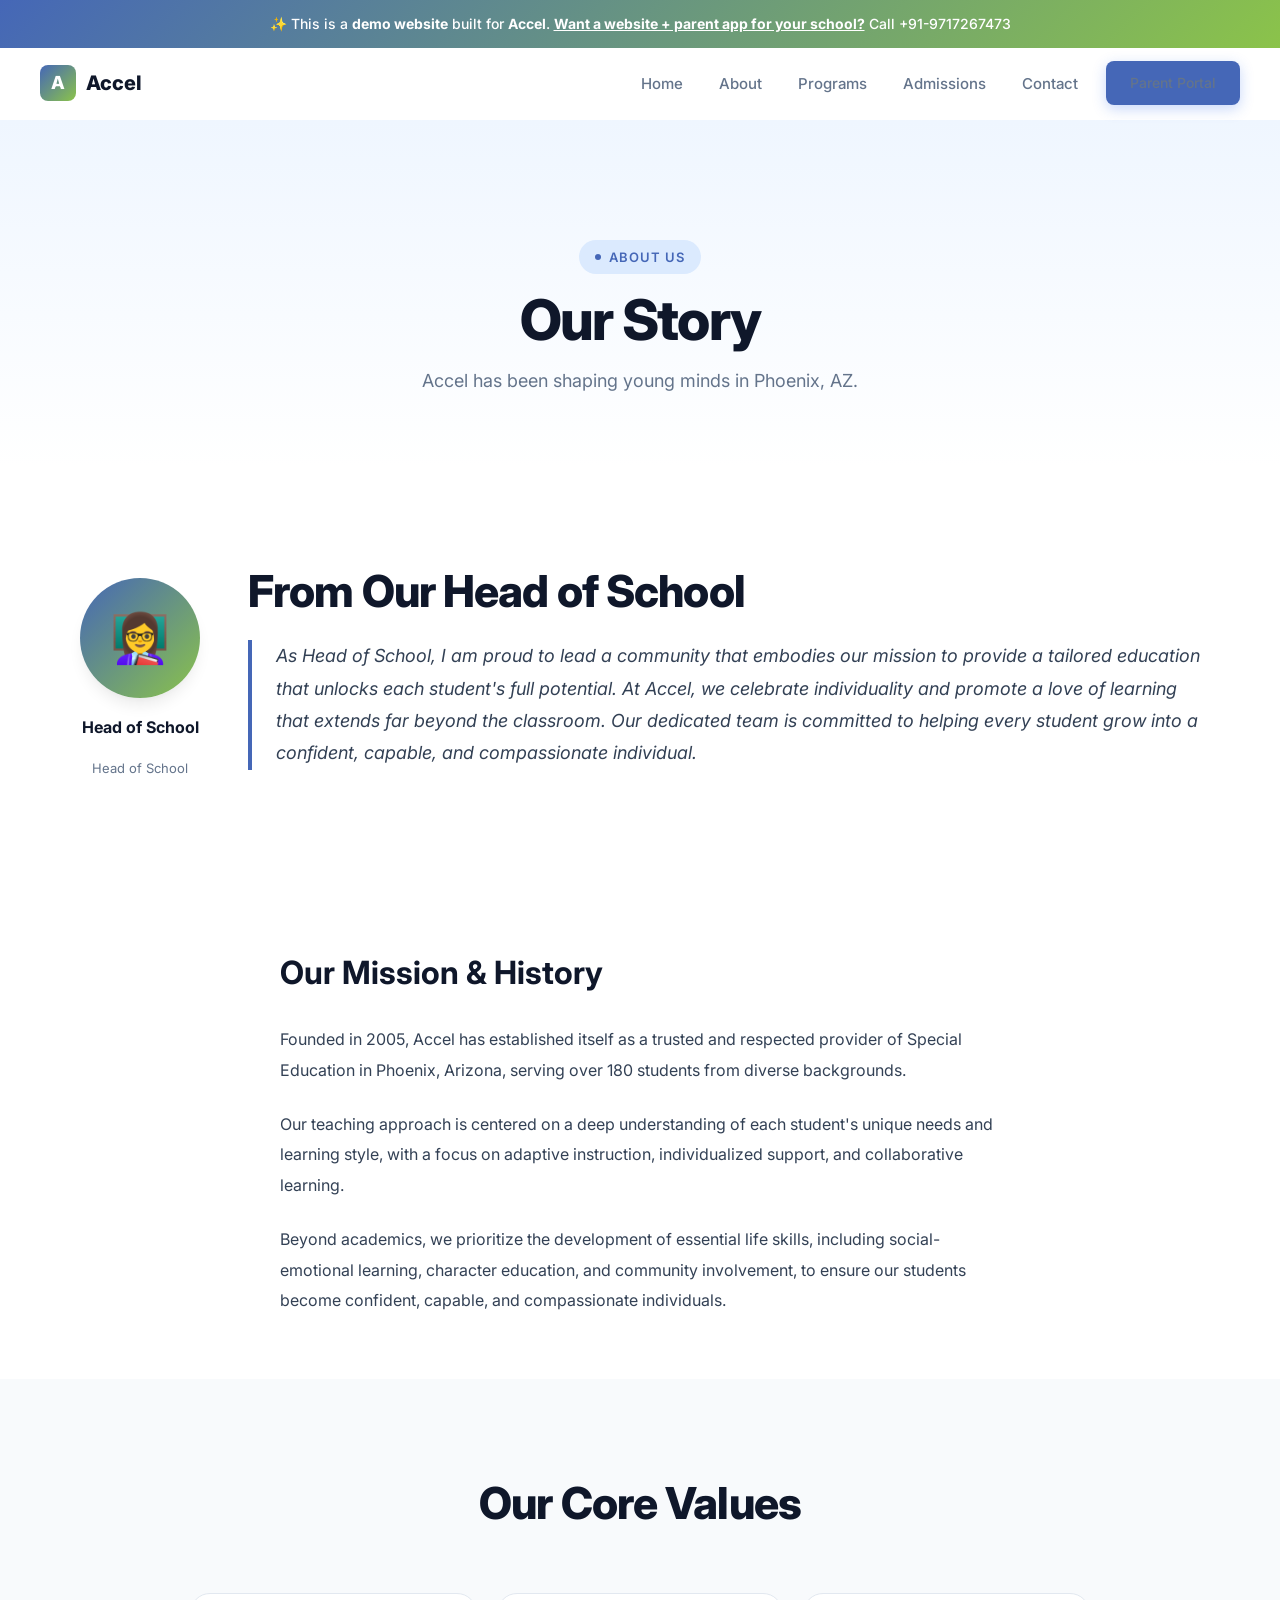
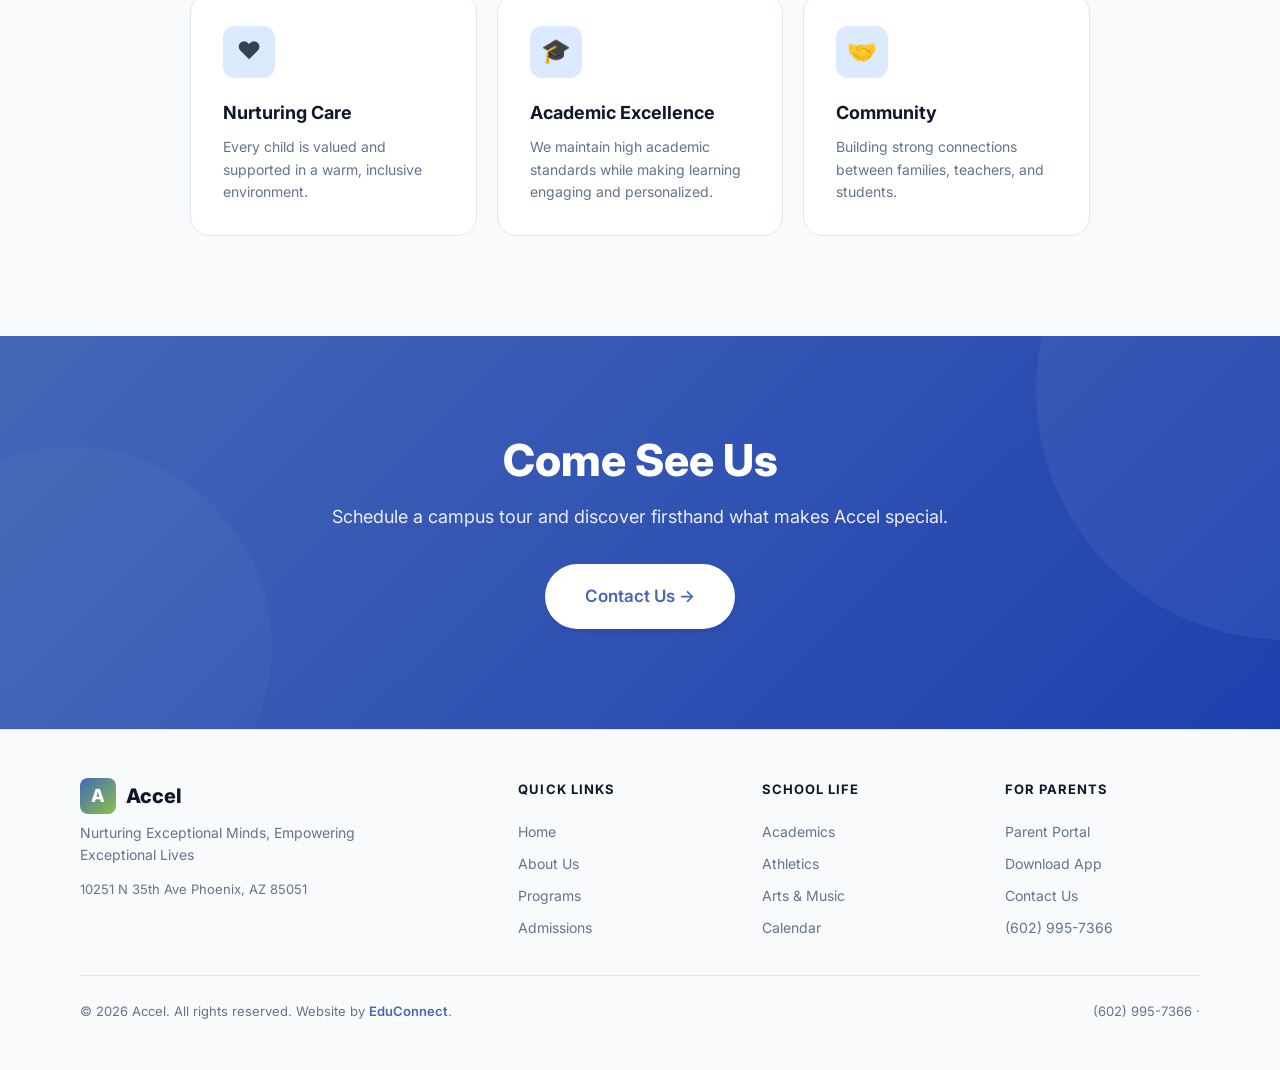
==== about.html @ 24ecfb17 "Initial demo site for Accel" ====
<!DOCTYPE html><html lang="en"><head>
  <meta charset="UTF-8"><meta name="viewport" content="width=device-width,initial-scale=1.0">
  <title>About Us — Accel</title>
  <meta name="description" content="About Us — Accel, a premier school in Phoenix, AZ serving Pre-K – 8th Grade.">
  <meta property="og:title" content="About Us — Accel"><meta property="og:type" content="website">
  <link rel="preconnect" href="https://fonts.googleapis.com"><link rel="preconnect" href="https://fonts.gstatic.com" crossorigin>
  <link href="https://fonts.googleapis.com/css2?family=Inter:wght@400;500;600;700;800&display=swap" rel="stylesheet">
  <link rel="stylesheet" href="/styles.css"><script src="/main.js" defer></script>
</head><body><div class="demo-banner">
  ✨ This is a <strong>demo website</strong> built for <strong>Accel</strong>.
  <a href="mailto:bhupender@myfirststepschool.com">Want a website + parent app for your school?</a> Call +91-9717267473
</div>
<nav class="navbar">
  <a href="/" class="logo"><span class="logo-icon">A</span>Accel</a>
  <div class="nav-links">
    <a href="/">Home</a>
    <a href="/about.html">About</a>
    <a href="/programs.html">Programs</a>
    <a href="/admissions.html">Admissions</a>
    <a href="/contact.html">Contact</a>
    <a href="/parents.html" class="btn btn-primary" style="padding:10px 24px;font-size:14px">Parent Portal</a>
  </div>
  <button class="hamburger" aria-label="Toggle menu"><span></span><span></span><span></span></button>
</nav><main>
<section class="page-hero"><div class="container">
  <div class="badge animate-on-scroll mb-4">About Us</div>
  <h1 class="heading-xl animate-on-scroll mb-4">Our Story</h1>
  <p class="text-lg text-muted max-w-lg mx-auto animate-on-scroll">Accel has been shaping young minds in Phoenix, AZ.</p>
</div></section>
<section class="welcome-section section-padding"><div class="container"><div class="welcome-grid">
  <div class="principal-card animate-on-scroll">
    <div class="principal-avatar">👩‍🏫</div>
    <div class="principal-name">Head of School</div><div class="principal-title">Head of School</div>
  </div>
  <div class="welcome-text animate-on-scroll">
    <h2 class="heading-lg mb-6">From Our Head of School</h2>
    <blockquote>As Head of School, I am proud to lead a community that embodies our mission to provide a tailored education that unlocks each student's full potential. At Accel, we celebrate individuality and promote a love of learning that extends far beyond the classroom. Our dedicated team is committed to helping every student grow into a confident, capable, and compassionate individual.</blockquote>
  </div>
</div></div></section>
<section class="content-section"><div class="container">
  <h2 class="heading-md animate-on-scroll mb-8">Our Mission &amp; History</h2>
  <p class="animate-on-scroll">Founded in 2005, Accel has established itself as a trusted and respected provider of Special Education in Phoenix, Arizona, serving over 180 students from diverse backgrounds.</p>
<p class="animate-on-scroll">Our teaching approach is centered on a deep understanding of each student's unique needs and learning style, with a focus on adaptive instruction, individualized support, and collaborative learning.</p>
<p class="animate-on-scroll">Beyond academics, we prioritize the development of essential life skills, including social-emotional learning, character education, and community involvement, to ensure our students become confident, capable, and compassionate individuals.</p>
</div></section>
<section class="features-section section-padding"><div class="container">
  <div class="text-center mb-16"><h2 class="heading-lg animate-on-scroll mb-4">Our Core Values</h2></div>
  <div class="features-grid" style="max-width:900px;margin:0 auto">
    <div class="feature-card animate-on-scroll stagger-1"><div class="feature-icon">❤️</div><h3>Nurturing Care</h3><p>Every child is valued and supported in a warm, inclusive environment.</p></div>
    <div class="feature-card animate-on-scroll stagger-2"><div class="feature-icon">🎓</div><h3>Academic Excellence</h3><p>We maintain high academic standards while making learning engaging and personalized.</p></div>
    <div class="feature-card animate-on-scroll stagger-3"><div class="feature-icon">🤝</div><h3>Community</h3><p>Building strong connections between families, teachers, and students.</p></div>
  </div>
</div></section>
<section class="cta-section"><div class="container"><div class="cta-content animate-on-scroll">
  <h2>Come See Us</h2>
  <p>Schedule a campus tour and discover firsthand what makes Accel special.</p>
  <div class="cta-actions"><a href="/contact.html" class="btn btn-white btn-lg">Contact Us →</a></div>
</div></div></section>
</main><footer class="footer">
  <div class="container">
    <div class="footer-grid">
      <div class="footer-brand">
        <div class="logo" style="margin-bottom:8px"><span class="logo-icon">A</span>Accel</div>
        <p>Nurturing Exceptional Minds, Empowering Exceptional Lives</p>
        <p style="margin-top:12px;font-size:13px">10251 N 35th Ave Phoenix,&nbsp;AZ&nbsp;85051</p>
      </div>
      <div class="footer-col"><h4>Quick Links</h4><a href="/">Home</a><a href="/about.html">About Us</a><a href="/programs.html">Programs</a><a href="/admissions.html">Admissions</a></div>
      <div class="footer-col"><h4>School Life</h4><a href="/programs.html">Academics</a><a href="/programs.html">Athletics</a><a href="/programs.html">Arts &amp; Music</a><a href="/contact.html">Calendar</a></div>
      <div class="footer-col"><h4>For Parents</h4><a href="/parents.html">Parent Portal</a><a href="/parents.html">Download App</a><a href="/contact.html">Contact Us</a><a href="tel:(602) 995-7366">(602) 995-7366</a></div>
    </div>
    <div class="footer-bottom">
      <p>&copy; 2026 Accel. All rights reserved. Website by <a href="mailto:bhupender@myfirststepschool.com">EduConnect</a>.</p>
      <p>(602) 995-7366 &middot; <a href="mailto:"></a></p>
    </div>
  </div>
</footer></body></html>
---- styles.css ----
/* ===== DESIGN SYSTEM — LIGHT PROFESSIONAL ===== */
:root{
  --primary:#4567B7;--primary-50:#eff6ff;--primary-100:#dbeafe;--primary-200:#bfdbfe;
  --primary-500:#4567B7;--primary-600:#1d4ed8;--primary-700:#1e40af;
  --secondary:#8BC34A;--accent:#10b981;--accent-50:#ecfdf5;
  --white:#fff;--gray-50:#f8fafc;--gray-100:#f1f5f9;--gray-200:#e2e8f0;--gray-300:#cbd5e1;
  --gray-400:#94a3b8;--gray-500:#64748b;--gray-600:#475569;--gray-700:#334155;
  --gray-800:#1e293b;--gray-900:#0f172a;
  --bg:var(--white);--bg-alt:var(--gray-50);--text:var(--gray-700);
  --text-heading:var(--gray-900);--text-muted:var(--gray-500);--border:var(--gray-200);
  --shadow-sm:0 1px 3px rgba(0,0,0,.06),0 1px 2px rgba(0,0,0,.04);
  --shadow-md:0 4px 6px -1px rgba(0,0,0,.07),0 2px 4px -2px rgba(0,0,0,.05);
  --shadow-lg:0 10px 15px -3px rgba(0,0,0,.08),0 4px 6px -4px rgba(0,0,0,.04);
  --shadow-xl:0 20px 25px -5px rgba(0,0,0,.08),0 8px 10px -6px rgba(0,0,0,.04);
  --shadow-2xl:0 25px 50px -12px rgba(0,0,0,.15);
  --shadow-primary:0 4px 14px rgba(37,99,235,.25);
  --radius-sm:8px;--radius-md:12px;--radius-lg:16px;--radius-xl:20px;--radius-2xl:24px;--radius-full:9999px;
  --font:'Inter',-apple-system,BlinkMacSystemFont,'Segoe UI',sans-serif;
}
*,*::before,*::after{margin:0;padding:0;box-sizing:border-box}
html{scroll-behavior:smooth;-webkit-font-smoothing:antialiased}
body{font-family:var(--font);background:var(--bg);color:var(--text);line-height:1.7;overflow-x:hidden;font-size:16px}
a{color:inherit;text-decoration:none}img{max-width:100%;display:block}button{font-family:inherit;cursor:pointer}
.container{max-width:1200px;margin:0 auto;padding:0 24px}
@media(min-width:768px){.container{padding:0 40px}}
.section-padding{padding:80px 0}
@media(min-width:768px){.section-padding{padding:100px 0}}
.badge{display:inline-flex;align-items:center;gap:8px;padding:6px 16px;font-size:13px;font-weight:600;text-transform:uppercase;letter-spacing:.08em;border-radius:var(--radius-full);background:var(--primary-100);color:var(--primary)}
.badge::before{content:'';width:6px;height:6px;border-radius:50%;background:var(--primary);animation:pulse 2s infinite}
.badge.accent{background:var(--accent-50);color:var(--accent)}.badge.accent::before{background:var(--accent)}
.heading-xl{font-size:clamp(32px,5vw,56px);font-weight:800;line-height:1.08;letter-spacing:-.03em;color:var(--text-heading)}
.heading-lg{font-size:clamp(28px,4vw,44px);font-weight:800;line-height:1.12;letter-spacing:-.02em;color:var(--text-heading)}
.heading-md{font-size:clamp(22px,3vw,32px);font-weight:700;line-height:1.2;color:var(--text-heading)}
.heading-sm{font-size:20px;font-weight:700;line-height:1.3;color:var(--text-heading)}
.text-lg{font-size:18px;line-height:1.7;color:var(--text)}
.text-base{font-size:16px;line-height:1.7;color:var(--text)}
.text-sm{font-size:14px;line-height:1.6;color:var(--text-muted)}
.text-center{text-align:center}.text-muted{color:var(--text-muted)}
.gradient-text{background:linear-gradient(135deg,var(--primary),var(--secondary));-webkit-background-clip:text;-webkit-text-fill-color:transparent;background-clip:text}
.max-w-lg{max-width:640px}.mx-auto{margin-left:auto;margin-right:auto}
.mb-4{margin-bottom:16px}.mb-6{margin-bottom:24px}.mb-8{margin-bottom:32px}
.mb-12{margin-bottom:48px}.mb-16{margin-bottom:64px}
.btn{display:inline-flex;align-items:center;justify-content:center;gap:8px;padding:14px 32px;font-size:15px;font-weight:600;border-radius:var(--radius-full);border:none;cursor:pointer;transition:all .25s cubic-bezier(.4,0,.2,1);text-decoration:none;white-space:nowrap}
.btn-primary{background:var(--primary);color:var(--white);box-shadow:var(--shadow-primary)}
.btn-primary:hover{background:var(--primary-600);transform:translateY(-2px);box-shadow:0 8px 24px rgba(37,99,235,.3)}
.btn-lg{padding:18px 40px;font-size:17px}
.btn-outline{background:transparent;color:var(--primary);border:2px solid var(--primary-200)}
.btn-outline:hover{background:var(--primary-50);border-color:var(--primary);transform:translateY(-2px)}
.btn-white{background:var(--white);color:var(--primary);box-shadow:var(--shadow-md)}
.btn-white:hover{transform:translateY(-2px);box-shadow:var(--shadow-lg)}
.demo-banner{background:linear-gradient(135deg,var(--primary),var(--secondary));color:var(--white);text-align:center;padding:12px 24px;font-size:14px;font-weight:500;position:relative;z-index:200}
.demo-banner strong{font-weight:700}.demo-banner a{color:var(--white);text-decoration:underline;font-weight:700}
.navbar{position:sticky;top:0;z-index:100;display:flex;justify-content:space-between;align-items:center;padding:0 24px;height:72px;background:rgba(255,255,255,.92);backdrop-filter:blur(20px) saturate(180%);border-bottom:1px solid transparent;transition:all .3s ease}
@media(min-width:768px){.navbar{padding:0 40px}}
.navbar.scrolled{border-bottom-color:var(--border);box-shadow:var(--shadow-sm)}
.logo{display:flex;align-items:center;gap:10px;font-size:18px;font-weight:800;color:var(--text-heading)}
@media(min-width:768px){.logo{font-size:20px}}
.logo-icon{width:36px;height:36px;border-radius:var(--radius-sm);background:linear-gradient(135deg,var(--primary),var(--secondary));display:flex;align-items:center;justify-content:center;color:white;font-size:18px;font-weight:800}
.nav-links{display:flex;gap:4px;align-items:center}
.nav-links a{padding:8px 16px;font-size:15px;font-weight:500;color:var(--text-muted);border-radius:var(--radius-sm);transition:all .2s ease}
.nav-links a:hover{color:var(--text-heading);background:var(--gray-50)}
.nav-links .btn{margin-left:8px}
.hamburger{display:none;background:none;border:none;padding:8px;min-height:44px;min-width:44px;flex-direction:column;justify-content:center;align-items:center}
.hamburger span{display:block;width:22px;height:2px;background:var(--gray-700);margin:3px 0;transition:all .3s ease;border-radius:2px}
.hamburger.active span:nth-child(1){transform:rotate(45deg) translate(4px,4px)}
.hamburger.active span:nth-child(2){opacity:0}
.hamburger.active span:nth-child(3){transform:rotate(-45deg) translate(4px,-4px)}
@media(max-width:768px){.hamburger{display:flex}.nav-links{display:none;position:fixed;top:72px;left:0;right:0;bottom:0;background:var(--white);flex-direction:column;align-items:center;justify-content:center;gap:16px;z-index:200}.nav-links.open{display:flex}.nav-links a{font-size:18px;padding:12px 24px}}
.hero{position:relative;overflow:hidden;background:linear-gradient(180deg,var(--primary-50) 0%,var(--white) 100%)}
.hero-inner{display:grid;grid-template-columns:1fr;gap:48px;align-items:center;padding:60px 0 80px}
@media(min-width:1024px){.hero-inner{grid-template-columns:1fr 1fr;gap:64px;padding:80px 0 100px}}
.hero-content{max-width:560px}
@media(max-width:1023px){.hero-content{text-align:center;margin:0 auto}}
.hero-actions{display:flex;gap:12px;flex-wrap:wrap}
@media(max-width:1023px){.hero-actions{justify-content:center}}
.hero-visual{display:flex;justify-content:center;align-items:center;position:relative}
.school-illustration{position:relative;width:100%;max-width:480px;aspect-ratio:4/3;border-radius:var(--radius-2xl);overflow:hidden;background:linear-gradient(135deg,var(--primary-100),var(--primary-50));border:1px solid var(--primary-200);box-shadow:var(--shadow-xl)}
.school-illustration-inner{width:100%;height:100%;display:flex;flex-direction:column;align-items:center;justify-content:center;gap:16px;padding:32px}
.school-building{font-size:80px;line-height:1}
.school-illustration h3{font-size:18px;font-weight:700;color:var(--primary-700);text-align:center}
.school-illustration p{font-size:13px;color:var(--primary-600);text-align:center;font-weight:500}
.hero-info-cards{display:flex;gap:12px;flex-wrap:wrap;margin-top:20px}
@media(max-width:1023px){.hero-info-cards{justify-content:center}}
.info-chip{display:flex;align-items:center;gap:6px;padding:8px 16px;background:var(--white);border:1px solid var(--border);border-radius:var(--radius-full);font-size:13px;font-weight:500;color:var(--gray-600);box-shadow:var(--shadow-sm)}
.info-chip .ic-icon{font-size:16px}
.float-card{position:absolute;background:var(--white);border-radius:var(--radius-lg);box-shadow:var(--shadow-xl);padding:14px 18px;display:flex;align-items:center;gap:10px;font-size:13px;font-weight:600;color:var(--gray-800);animation:float-gentle 4s ease-in-out infinite;z-index:5;white-space:nowrap}
.float-card.card-1{top:10%;right:-20px;animation-delay:0s}
.float-card.card-2{bottom:20%;left:-30px;animation-delay:1.5s}
.float-card.card-3{top:55%;right:-30px;animation-delay:3s}
.float-card .fc-icon{width:32px;height:32px;border-radius:8px;display:flex;align-items:center;justify-content:center;font-size:15px}
.float-card .fc-icon.green{background:#dcfce7;color:#16a34a}
.float-card .fc-icon.blue{background:var(--primary-100);color:var(--primary)}
.float-card .fc-icon.purple{background:#f3e8ff;color:#9333ea}
.welcome-section{background:var(--white)}
.welcome-grid{display:grid;grid-template-columns:1fr;gap:40px;align-items:center}
@media(min-width:768px){.welcome-grid{grid-template-columns:auto 1fr;gap:48px}}
.principal-card{display:flex;flex-direction:column;align-items:center;text-align:center;gap:16px}
.principal-avatar{width:120px;height:120px;border-radius:50%;background:linear-gradient(135deg,var(--primary),var(--secondary));display:flex;align-items:center;justify-content:center;font-size:48px;color:white;box-shadow:var(--shadow-lg)}
.principal-name{font-size:16px;font-weight:700;color:var(--text-heading)}
.principal-title{font-size:13px;color:var(--text-muted)}
.welcome-text blockquote{font-size:18px;font-style:italic;color:var(--text);line-height:1.8;border-left:4px solid var(--primary);padding-left:24px;margin-bottom:20px}
.welcome-text p{font-size:15px;color:var(--text-muted);line-height:1.7}
.features-section{background:var(--bg-alt)}
.features-grid{display:grid;grid-template-columns:1fr;gap:20px}
@media(min-width:640px){.features-grid{grid-template-columns:repeat(2,1fr)}}
@media(min-width:1024px){.features-grid{grid-template-columns:repeat(3,1fr)}}
.feature-card{position:relative;padding:32px;border-radius:var(--radius-xl);background:var(--white);border:1px solid var(--border);transition:all .3s ease;overflow:hidden}
.feature-card:hover{transform:translateY(-4px);box-shadow:var(--shadow-lg);border-color:var(--primary-200)}
.feature-icon{width:52px;height:52px;border-radius:var(--radius-md);background:var(--primary-100);display:flex;align-items:center;justify-content:center;margin-bottom:20px;font-size:24px;transition:transform .3s ease}
.feature-card:hover .feature-icon{transform:scale(1.1)}
.feature-card h3{font-size:18px;font-weight:700;color:var(--text-heading);margin-bottom:8px}
.feature-card p{font-size:14px;color:var(--text-muted);line-height:1.6}
.programs-section{background:var(--white)}
.programs-grid{display:grid;grid-template-columns:1fr;gap:20px}
@media(min-width:640px){.programs-grid{grid-template-columns:repeat(2,1fr)}}
@media(min-width:1024px){.programs-grid{grid-template-columns:repeat(3,1fr)}}
.program-card{padding:28px;border-radius:var(--radius-xl);background:var(--white);border:1px solid var(--border);transition:all .3s ease;position:relative;overflow:hidden}
.program-card::before{content:'';position:absolute;top:0;left:0;right:0;height:3px;background:linear-gradient(90deg,var(--primary),var(--secondary));transform:scaleX(0);transform-origin:left;transition:transform .3s ease}
.program-card:hover{transform:translateY(-4px);box-shadow:var(--shadow-lg);border-color:var(--primary-200)}
.program-card:hover::before{transform:scaleX(1)}
.program-icon{width:48px;height:48px;border-radius:var(--radius-md);background:var(--primary-100);display:flex;align-items:center;justify-content:center;margin-bottom:16px;font-size:22px}
.program-card h3{font-size:17px;font-weight:700;color:var(--text-heading);margin-bottom:8px}
.program-card p{font-size:14px;color:var(--text-muted);line-height:1.6}
.stats-section{background:linear-gradient(135deg,var(--primary),var(--primary-700));color:var(--white);padding:64px 0}
.stats-grid{display:grid;grid-template-columns:repeat(2,1fr);gap:32px;text-align:center}
@media(min-width:768px){.stats-grid{grid-template-columns:repeat(4,1fr)}}
.stat-value{font-size:clamp(32px,4vw,48px);font-weight:800;line-height:1}
.stat-label{font-size:14px;opacity:.8;margin-top:8px;font-weight:500}
.events-section{background:var(--bg-alt)}
.events-grid{display:grid;grid-template-columns:1fr;gap:16px;max-width:800px;margin:0 auto}
@media(min-width:640px){.events-grid{grid-template-columns:repeat(2,1fr)}}
.event-card{display:flex;gap:16px;padding:24px;border-radius:var(--radius-xl);background:var(--white);border:1px solid var(--border);transition:all .3s ease}
.event-card:hover{box-shadow:var(--shadow-md);border-color:var(--primary-200)}
.event-date{min-width:56px;text-align:center;padding:8px;border-radius:var(--radius-md);background:var(--primary-100)}
.event-date .month{font-size:11px;font-weight:700;text-transform:uppercase;color:var(--primary);letter-spacing:.05em}
.event-date .day{font-size:24px;font-weight:800;color:var(--primary-700);line-height:1.2}
.event-info h4{font-size:15px;font-weight:700;color:var(--text-heading);margin-bottom:4px}
.event-info p{font-size:13px;color:var(--text-muted);line-height:1.5}
.portal-section{background:var(--white)}
.portal-grid{display:grid;grid-template-columns:1fr;gap:48px;align-items:center}
@media(min-width:1024px){.portal-grid{grid-template-columns:1fr 1fr;gap:64px}}
.phone-mockup{position:relative;width:260px;height:520px;background:var(--gray-900);border-radius:40px;padding:12px;box-shadow:var(--shadow-2xl),0 0 0 2px var(--gray-300);margin:0 auto;transform:perspective(1000px) rotateY(-6deg) rotateX(3deg)}
.phone-mockup::before{content:'';position:absolute;top:12px;left:50%;transform:translateX(-50%);width:72px;height:22px;background:var(--gray-900);border-radius:0 0 14px 14px;z-index:10}
.phone-screen{width:100%;height:100%;background:var(--white);border-radius:30px;overflow:hidden;position:relative}
.phone-screen-content{padding:50px 14px 14px;font-size:12px;color:var(--gray-700)}
.phone-status-bar{position:absolute;top:0;left:0;right:0;height:44px;background:var(--primary);display:flex;align-items:center;justify-content:center;color:white;font-weight:700;font-size:13px;border-radius:18px 18px 0 0}
.phone-nav-item{display:flex;align-items:center;gap:10px;padding:12px 10px;border-bottom:1px solid var(--gray-100);position:relative}
.phone-nav-item:last-child{border-bottom:none}
.phone-nav-icon{width:34px;height:34px;border-radius:9px;display:flex;align-items:center;justify-content:center;font-size:15px;flex-shrink:0}
.phone-nav-icon.blue{background:var(--primary-100);color:var(--primary)}
.phone-nav-icon.green{background:#dcfce7;color:#16a34a}
.phone-nav-icon.purple{background:#f3e8ff;color:#9333ea}
.phone-nav-icon.orange{background:#fff7ed;color:#ea580c}
.phone-nav-label{font-weight:600;font-size:12px;color:var(--gray-800)}
.phone-nav-sub{font-size:10px;color:var(--gray-400);margin-top:1px}
.phone-badge{position:absolute;top:8px;right:6px;min-width:16px;height:16px;border-radius:8px;background:#ef4444;color:white;font-size:9px;font-weight:700;display:flex;align-items:center;justify-content:center;padding:0 4px}
.phone-bottom-bar{position:absolute;bottom:0;left:0;right:0;height:50px;background:var(--white);border-top:1px solid var(--gray-100);display:flex;align-items:center;justify-content:space-around;padding:0 8px;border-radius:0 0 18px 18px}
.phone-tab{display:flex;flex-direction:column;align-items:center;gap:2px;font-size:8px;color:var(--gray-400);font-weight:500}
.phone-tab.active{color:var(--primary)}
.portal-features{list-style:none;padding:0}
.portal-features li{display:flex;align-items:flex-start;gap:12px;padding:12px 0;border-bottom:1px solid var(--gray-100);font-size:15px;color:var(--text)}
.portal-features li:last-child{border-bottom:none}
.portal-features .pf-icon{width:24px;height:24px;border-radius:50%;background:var(--accent-50);color:var(--accent);display:flex;align-items:center;justify-content:center;flex-shrink:0;margin-top:2px;font-size:13px;font-weight:700}
.testimonials-section{background:var(--bg-alt)}
.testimonials-grid{display:grid;grid-template-columns:1fr;gap:24px}
@media(min-width:768px){.testimonials-grid{grid-template-columns:repeat(3,1fr)}}
.testimonial-card{padding:32px;border-radius:var(--radius-xl);background:var(--white);border:1px solid var(--border);transition:all .3s ease}
.testimonial-card:hover{box-shadow:var(--shadow-lg);transform:translateY(-4px)}
.stars{display:flex;gap:2px;margin-bottom:16px}.star{color:#f59e0b;font-size:16px}
.testimonial-text{font-size:15px;color:var(--text);line-height:1.7;margin-bottom:20px;font-style:italic}
.testimonial-author{display:flex;align-items:center;gap:12px}
.author-avatar{width:44px;height:44px;border-radius:50%;background:linear-gradient(135deg,var(--primary),var(--secondary));display:flex;align-items:center;justify-content:center;font-weight:700;color:var(--white);font-size:16px;flex-shrink:0}
.author-info .author-name{font-weight:600;font-size:14px;color:var(--text-heading)}
.author-info .author-role{font-size:12px;color:var(--text-muted)}
.cta-section{background:linear-gradient(135deg,var(--primary),var(--primary-700));color:var(--white);text-align:center;position:relative;overflow:hidden;padding:80px 0}
@media(min-width:768px){.cta-section{padding:100px 0}}
.cta-section::before{content:'';position:absolute;top:-50%;right:-20%;width:500px;height:500px;border-radius:50%;background:rgba(255,255,255,.05)}
.cta-section::after{content:'';position:absolute;bottom:-30%;left:-10%;width:400px;height:400px;border-radius:50%;background:rgba(255,255,255,.03)}
.cta-content{position:relative;z-index:1;max-width:640px;margin:0 auto}
.cta-content h2{font-size:clamp(28px,4vw,44px);font-weight:800;margin-bottom:16px;line-height:1.12}
.cta-content p{font-size:18px;opacity:.9;margin-bottom:32px;line-height:1.7}
.cta-actions{display:flex;gap:12px;justify-content:center;flex-wrap:wrap}
.page-hero{padding:100px 0 60px;background:linear-gradient(180deg,var(--primary-50) 0%,var(--white) 100%);text-align:center;position:relative}
@media(min-width:768px){.page-hero{padding:120px 0 70px}}
.content-section{padding:64px 0}.content-section .container{max-width:800px}
.content-section p{font-size:16px;color:var(--text);line-height:1.9;margin-bottom:24px}
.content-section p:last-child{margin-bottom:0}
.contact-grid{display:grid;grid-template-columns:1fr;gap:32px}
@media(min-width:768px){.contact-grid{grid-template-columns:1fr 1fr;gap:40px}}
.contact-info-card{padding:32px;border-radius:var(--radius-xl);background:var(--white);border:1px solid var(--border)}
.contact-item{display:flex;align-items:flex-start;gap:14px;margin-bottom:24px}
.contact-item:last-child{margin-bottom:0}
.contact-icon{width:44px;height:44px;border-radius:var(--radius-md);background:var(--primary-100);display:flex;align-items:center;justify-content:center;flex-shrink:0;font-size:20px}
.contact-item h4{font-weight:600;color:var(--text-heading);margin-bottom:2px;font-size:14px}
.contact-item p{color:var(--text-muted);font-size:14px}
.contact-form{background:var(--white);border-radius:var(--radius-xl);border:1px solid var(--border);padding:32px}
.form-group{margin-bottom:16px}.form-group:last-of-type{margin-bottom:24px}
.form-label{display:block;font-size:13px;font-weight:600;color:var(--text-heading);margin-bottom:6px}
.form-input,.form-textarea{width:100%;padding:12px 16px;border:1px solid var(--border);border-radius:var(--radius-sm);font-family:var(--font);font-size:14px;color:var(--text-heading);background:var(--gray-50);transition:all .2s ease;outline:none}
.form-input:focus,.form-textarea:focus{border-color:var(--primary);box-shadow:0 0 0 3px var(--primary-100);background:var(--white)}
.form-textarea{resize:vertical;min-height:100px}
.admissions-steps{display:grid;grid-template-columns:1fr;gap:24px;max-width:700px;margin:0 auto}
.adm-step{display:flex;gap:20px;padding:24px;background:var(--white);border-radius:var(--radius-xl);border:1px solid var(--border)}
.adm-step-num{width:48px;height:48px;border-radius:50%;background:var(--primary);color:var(--white);display:flex;align-items:center;justify-content:center;font-weight:800;font-size:20px;flex-shrink:0}
.adm-step h4{font-weight:700;color:var(--text-heading);margin-bottom:4px}
.adm-step p{font-size:14px;color:var(--text-muted);line-height:1.6}
.footer{padding:48px 0;border-top:1px solid var(--border);background:var(--gray-50)}
.footer-grid{display:grid;grid-template-columns:1fr;gap:32px}
@media(min-width:768px){.footer-grid{grid-template-columns:2fr 1fr 1fr 1fr;gap:48px}}
.footer-brand p{font-size:14px;color:var(--text-muted);margin-top:8px;line-height:1.6;max-width:320px}
.footer-col h4{font-size:13px;font-weight:700;text-transform:uppercase;letter-spacing:.08em;color:var(--text-heading);margin-bottom:16px}
.footer-col a{display:block;font-size:14px;color:var(--text-muted);padding:4px 0;transition:color .2s ease}
.footer-col a:hover{color:var(--primary)}
.footer-bottom{border-top:1px solid var(--border);margin-top:32px;padding-top:24px;display:flex;justify-content:space-between;align-items:center;flex-wrap:wrap;gap:16px}
.footer-bottom p{font-size:13px;color:var(--text-muted)}
.footer-bottom a{color:var(--primary);font-weight:600}
@keyframes pulse{0%,100%{opacity:1;transform:scale(1)}50%{opacity:.5;transform:scale(1.3)}}
@keyframes float-gentle{0%,100%{transform:translateY(0)}50%{transform:translateY(-12px)}}
.animate-on-scroll{opacity:0;transform:translateY(24px);transition:opacity .6s ease,transform .6s ease}
.animate-on-scroll.visible{opacity:1;transform:translateY(0)}
.stagger-1{transition-delay:.1s}.stagger-2{transition-delay:.2s}.stagger-3{transition-delay:.3s}
.stagger-4{transition-delay:.4s}.stagger-5{transition-delay:.5s}.stagger-6{transition-delay:.6s}
@media(prefers-reduced-motion:reduce){*,*::before,*::after{animation-duration:.01ms!important;transition-duration:.01ms!important}.animate-on-scroll{opacity:1;transform:none}.float-card{animation:none}}
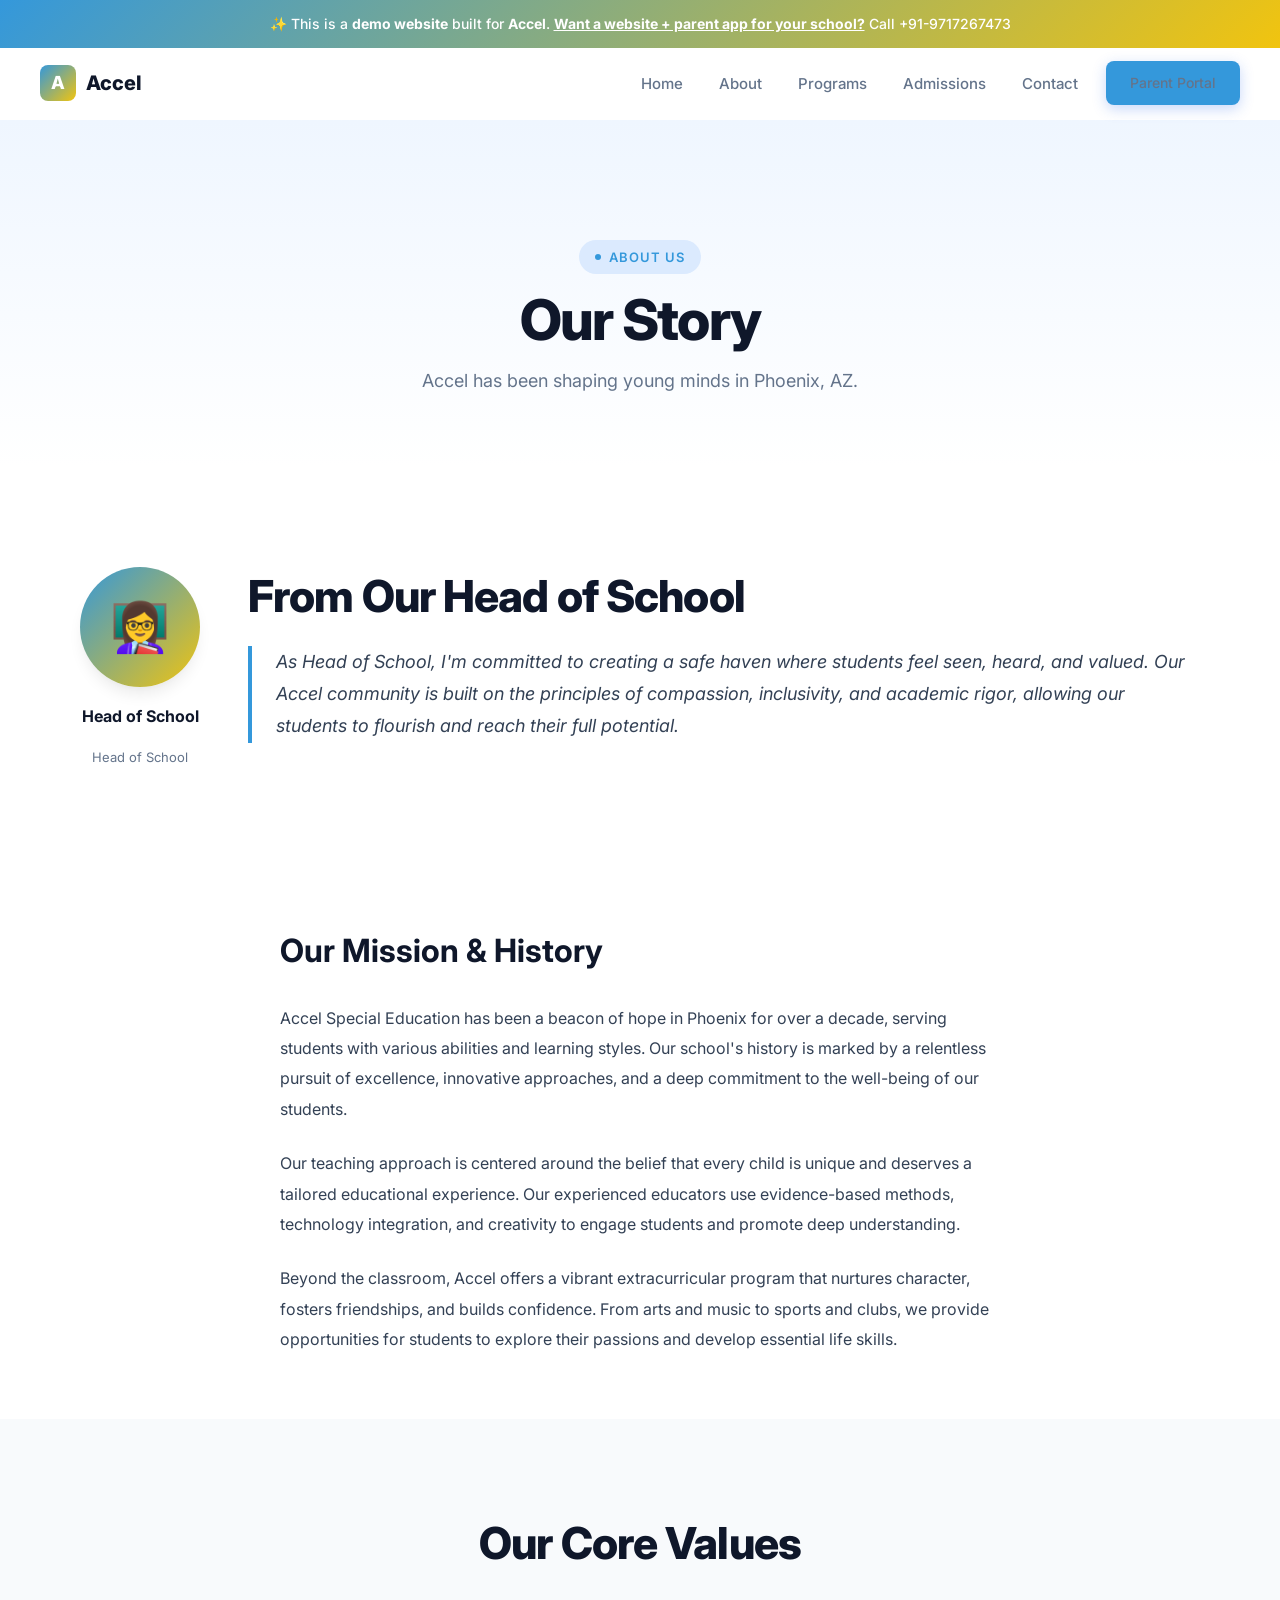
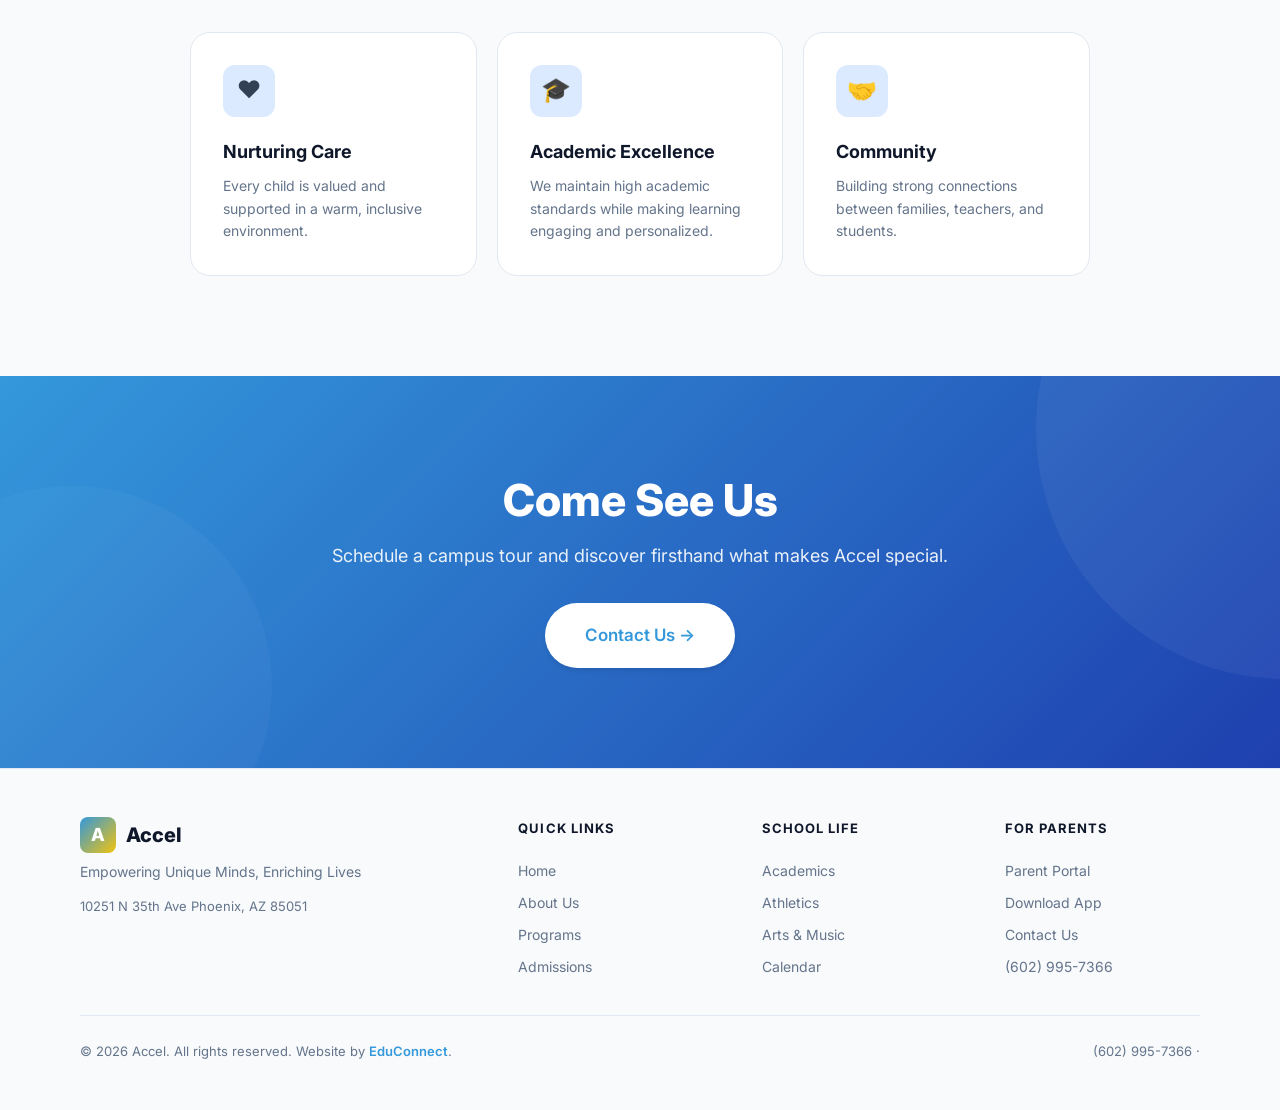
==== commit 46683ae8: "Initial demo site for Accel" ====
--- a/about.html
+++ b/about.html
@@ -34,14 +34,14 @@
   </div>
   <div class="welcome-text animate-on-scroll">
     <h2 class="heading-lg mb-6">From Our Head of School</h2>
-    <blockquote>As Head of School, I am proud to lead a community that embodies our mission to provide a tailored education that unlocks each student's full potential. At Accel, we celebrate individuality and promote a love of learning that extends far beyond the classroom. Our dedicated team is committed to helping every student grow into a confident, capable, and compassionate individual.</blockquote>
+    <blockquote>As Head of School, I'm committed to creating a safe haven where students feel seen, heard, and valued. Our Accel community is built on the principles of compassion, inclusivity, and academic rigor, allowing our students to flourish and reach their full potential.</blockquote>
   </div>
 </div></div></section>
 <section class="content-section"><div class="container">
   <h2 class="heading-md animate-on-scroll mb-8">Our Mission &amp; History</h2>
-  <p class="animate-on-scroll">Founded in 2005, Accel has established itself as a trusted and respected provider of Special Education in Phoenix, Arizona, serving over 180 students from diverse backgrounds.</p>
-<p class="animate-on-scroll">Our teaching approach is centered on a deep understanding of each student's unique needs and learning style, with a focus on adaptive instruction, individualized support, and collaborative learning.</p>
-<p class="animate-on-scroll">Beyond academics, we prioritize the development of essential life skills, including social-emotional learning, character education, and community involvement, to ensure our students become confident, capable, and compassionate individuals.</p>
+  <p class="animate-on-scroll">Accel Special Education has been a beacon of hope in Phoenix for over a decade, serving students with various abilities and learning styles. Our school's history is marked by a relentless pursuit of excellence, innovative approaches, and a deep commitment to the well-being of our students.</p>
+<p class="animate-on-scroll">Our teaching approach is centered around the belief that every child is unique and deserves a tailored educational experience. Our experienced educators use evidence-based methods, technology integration, and creativity to engage students and promote deep understanding.</p>
+<p class="animate-on-scroll">Beyond the classroom, Accel offers a vibrant extracurricular program that nurtures character, fosters friendships, and builds confidence. From arts and music to sports and clubs, we provide opportunities for students to explore their passions and develop essential life skills.</p>
 </div></section>
 <section class="features-section section-padding"><div class="container">
   <div class="text-center mb-16"><h2 class="heading-lg animate-on-scroll mb-4">Our Core Values</h2></div>
@@ -61,7 +61,7 @@
     <div class="footer-grid">
       <div class="footer-brand">
         <div class="logo" style="margin-bottom:8px"><span class="logo-icon">A</span>Accel</div>
-        <p>Nurturing Exceptional Minds, Empowering Exceptional Lives</p>
+        <p>Empowering Unique Minds, Enriching Lives</p>
         <p style="margin-top:12px;font-size:13px">10251 N 35th Ave Phoenix,&nbsp;AZ&nbsp;85051</p>
       </div>
       <div class="footer-col"><h4>Quick Links</h4><a href="/">Home</a><a href="/about.html">About Us</a><a href="/programs.html">Programs</a><a href="/admissions.html">Admissions</a></div>
--- a/styles.css
+++ b/styles.css
@@ -1,8 +1,8 @@
 /* ===== DESIGN SYSTEM — LIGHT PROFESSIONAL ===== */
 :root{
-  --primary:#4567B7;--primary-50:#eff6ff;--primary-100:#dbeafe;--primary-200:#bfdbfe;
-  --primary-500:#4567B7;--primary-600:#1d4ed8;--primary-700:#1e40af;
-  --secondary:#8BC34A;--accent:#10b981;--accent-50:#ecfdf5;
+  --primary:#3498db;--primary-50:#eff6ff;--primary-100:#dbeafe;--primary-200:#bfdbfe;
+  --primary-500:#3498db;--primary-600:#1d4ed8;--primary-700:#1e40af;
+  --secondary:#f1c40f;--accent:#10b981;--accent-50:#ecfdf5;
   --white:#fff;--gray-50:#f8fafc;--gray-100:#f1f5f9;--gray-200:#e2e8f0;--gray-300:#cbd5e1;
   --gray-400:#94a3b8;--gray-500:#64748b;--gray-600:#475569;--gray-700:#334155;
   --gray-800:#1e293b;--gray-900:#0f172a;
